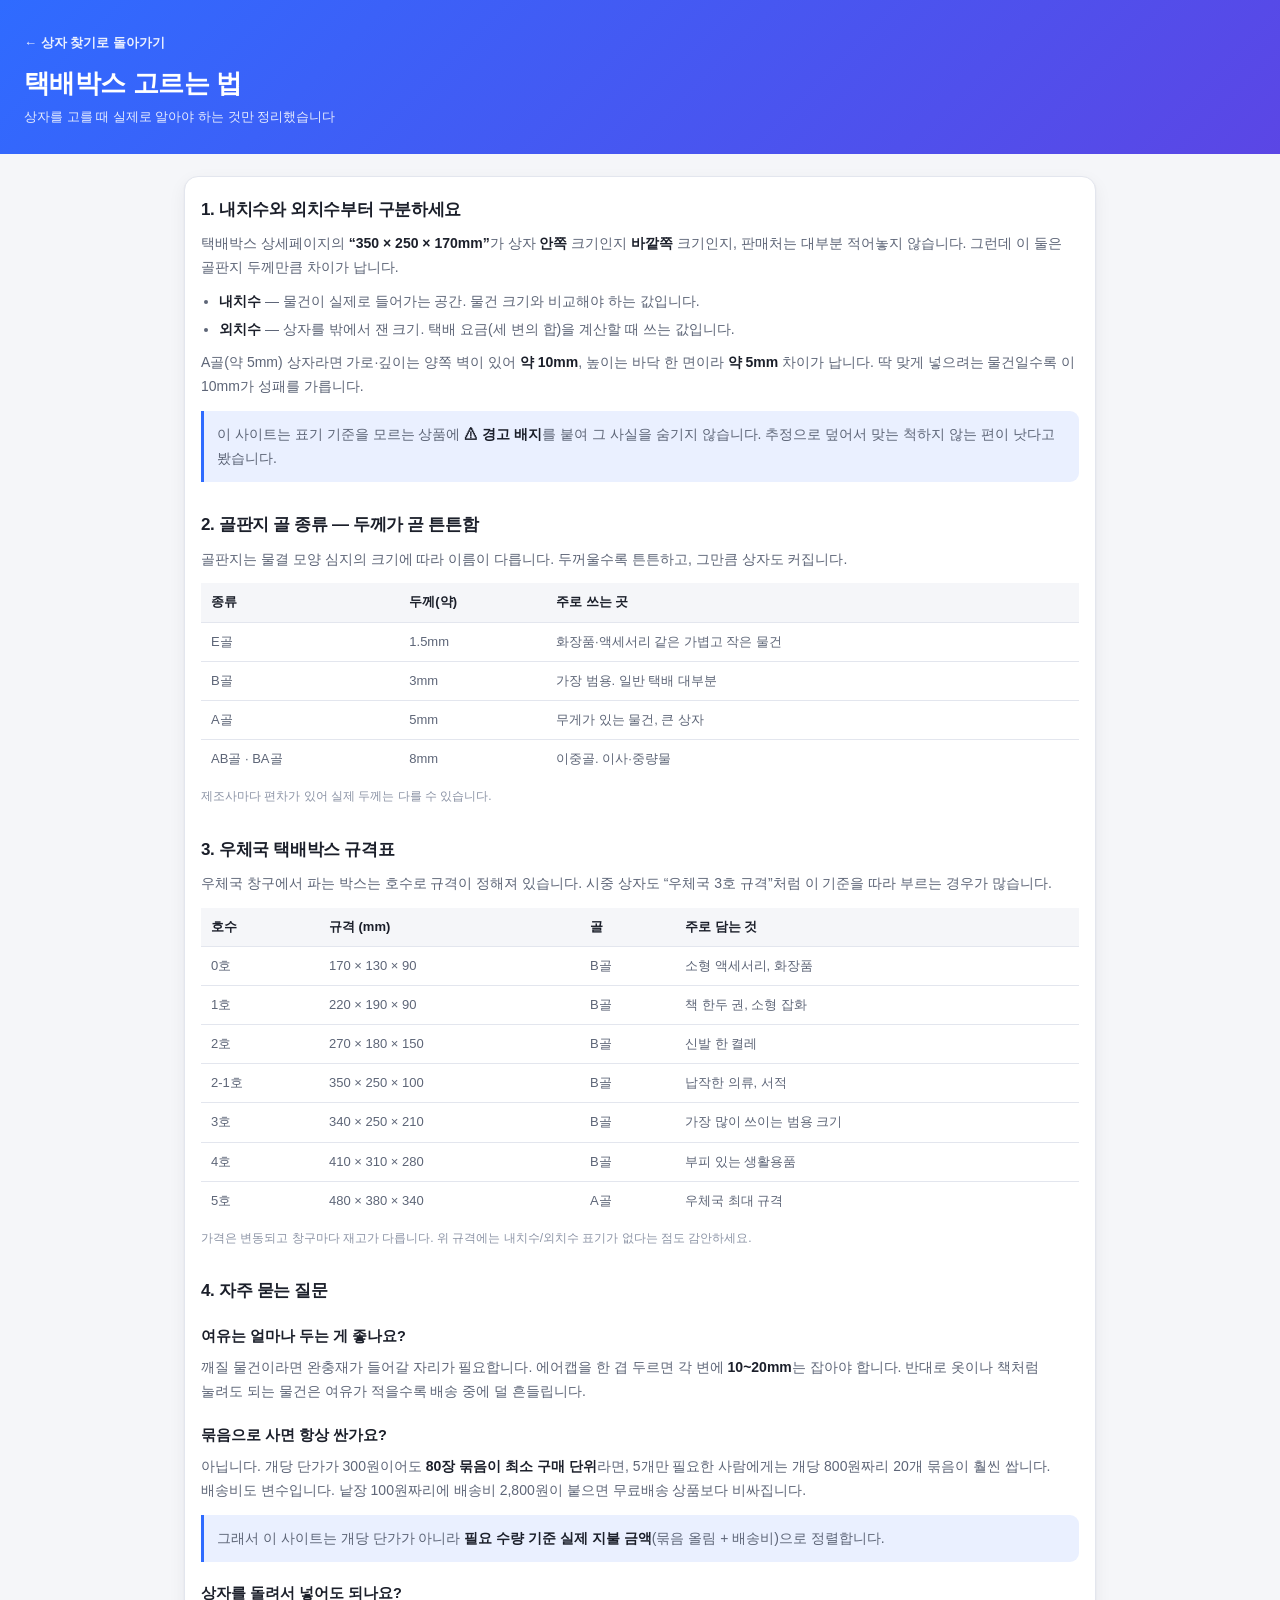
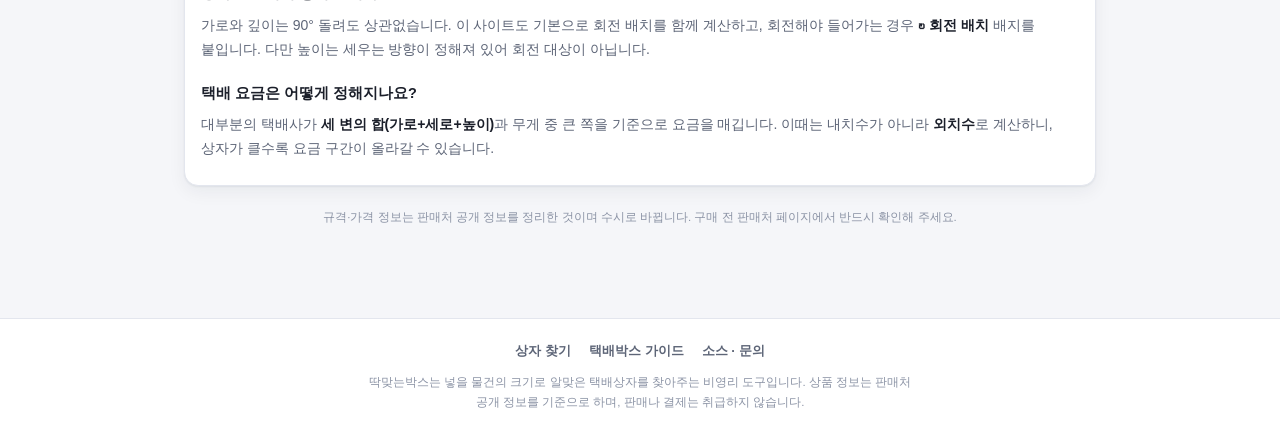
==== guide.html @ c067853e "쿠팡 파트너스 심사 대비: 콘텐츠·사이트 구색 보강 가장 흔한 거절 사유가 '콘텐츠 수가 너무 적다'인데, 지금은 단일 도구 페이지 하나뿐이라 그대로면 위험하다고 판단했다.  - " ====
<!DOCTYPE html>
<html lang="ko">
<head>
    <meta charset="UTF-8">
    <meta name="viewport" content="width=device-width, initial-scale=1, viewport-fit=cover">
    <meta name="theme-color" content="#2f6bff">
    <title>택배박스 고르는 법 — 규격 · 골 종류 · 자주 묻는 질문 | 딱맞는박스</title>
    <meta name="description" content="우체국 택배박스 호수별 규격표, 골판지 A골·B골·AB골 차이, 내치수와 외치수 구분법까지. 택배상자를 고를 때 실제로 알아야 하는 것만 정리했습니다.">
    <link rel="icon" href="./favicon.svg" type="image/svg+xml">
    <link rel="stylesheet" href="./assets/css/style.css?v=4">
</head>
<body>

    <header class="app-header">
        <a class="app-header__back" href="./">← 상자 찾기로 돌아가기</a>
        <h1 class="app-header__title">택배박스 고르는 법</h1>
        <p class="app-header__sub">상자를 고를 때 실제로 알아야 하는 것만 정리했습니다</p>
    </header>

    <main class="app-main">

        <article class="prose">

            <h2>1. 내치수와 외치수부터 구분하세요</h2>
            <p>
                택배박스 상세페이지의 <b>“350 × 250 × 170mm”</b>가 상자 <b>안쪽</b> 크기인지 <b>바깥쪽</b> 크기인지,
                판매처는 대부분 적어놓지 않습니다. 그런데 이 둘은 골판지 두께만큼 차이가 납니다.
            </p>
            <ul>
                <li><b>내치수</b> — 물건이 실제로 들어가는 공간. 물건 크기와 비교해야 하는 값입니다.</li>
                <li><b>외치수</b> — 상자를 밖에서 잰 크기. 택배 요금(세 변의 합)을 계산할 때 쓰는 값입니다.</li>
            </ul>
            <p>
                A골(약 5mm) 상자라면 가로·깊이는 양쪽 벽이 있어 <b>약 10mm</b>, 높이는 바닥 한 면이라 <b>약 5mm</b> 차이가 납니다.
                딱 맞게 넣으려는 물건일수록 이 10mm가 성패를 가릅니다.
            </p>
            <p class="callout">
                이 사이트는 표기 기준을 모르는 상품에 <b>⚠ 경고 배지</b>를 붙여 그 사실을 숨기지 않습니다.
                추정으로 덮어서 맞는 척하지 않는 편이 낫다고 봤습니다.
            </p>

            <h2>2. 골판지 골 종류 — 두께가 곧 튼튼함</h2>
            <p>골판지는 물결 모양 심지의 크기에 따라 이름이 다릅니다. 두꺼울수록 튼튼하고, 그만큼 상자도 커집니다.</p>
            <div class="table-wrap">
                <table>
                    <thead>
                        <tr><th>종류</th><th>두께(약)</th><th>주로 쓰는 곳</th></tr>
                    </thead>
                    <tbody>
                        <tr><td>E골</td><td>1.5mm</td><td>화장품·액세서리 같은 가볍고 작은 물건</td></tr>
                        <tr><td>B골</td><td>3mm</td><td>가장 범용. 일반 택배 대부분</td></tr>
                        <tr><td>A골</td><td>5mm</td><td>무게가 있는 물건, 큰 상자</td></tr>
                        <tr><td>AB골 · BA골</td><td>8mm</td><td>이중골. 이사·중량물</td></tr>
                    </tbody>
                </table>
            </div>
            <p class="note">제조사마다 편차가 있어 실제 두께는 다를 수 있습니다.</p>

            <h2>3. 우체국 택배박스 규격표</h2>
            <p>우체국 창구에서 파는 박스는 호수로 규격이 정해져 있습니다. 시중 상자도 “우체국 3호 규격”처럼 이 기준을 따라 부르는 경우가 많습니다.</p>
            <div class="table-wrap">
                <table>
                    <thead>
                        <tr><th>호수</th><th>규격 (mm)</th><th>골</th><th>주로 담는 것</th></tr>
                    </thead>
                    <tbody>
                        <tr><td>0호</td><td>170 × 130 × 90</td><td>B골</td><td>소형 액세서리, 화장품</td></tr>
                        <tr><td>1호</td><td>220 × 190 × 90</td><td>B골</td><td>책 한두 권, 소형 잡화</td></tr>
                        <tr><td>2호</td><td>270 × 180 × 150</td><td>B골</td><td>신발 한 켤레</td></tr>
                        <tr><td>2-1호</td><td>350 × 250 × 100</td><td>B골</td><td>납작한 의류, 서적</td></tr>
                        <tr><td>3호</td><td>340 × 250 × 210</td><td>B골</td><td>가장 많이 쓰이는 범용 크기</td></tr>
                        <tr><td>4호</td><td>410 × 310 × 280</td><td>B골</td><td>부피 있는 생활용품</td></tr>
                        <tr><td>5호</td><td>480 × 380 × 340</td><td>A골</td><td>우체국 최대 규격</td></tr>
                    </tbody>
                </table>
            </div>
            <p class="note">
                가격은 변동되고 창구마다 재고가 다릅니다. 위 규격에는 내치수/외치수 표기가 없다는 점도 감안하세요.
            </p>

            <h2>4. 자주 묻는 질문</h2>

            <h3>여유는 얼마나 두는 게 좋나요?</h3>
            <p>
                깨질 물건이라면 완충재가 들어갈 자리가 필요합니다. 에어캡을 한 겹 두르면 각 변에 <b>10~20mm</b>는 잡아야 합니다.
                반대로 옷이나 책처럼 눌려도 되는 물건은 여유가 적을수록 배송 중에 덜 흔들립니다.
            </p>

            <h3>묶음으로 사면 항상 싼가요?</h3>
            <p>
                아닙니다. 개당 단가가 300원이어도 <b>80장 묶음이 최소 구매 단위</b>라면, 5개만 필요한 사람에게는
                개당 800원짜리 20개 묶음이 훨씬 쌉니다. 배송비도 변수입니다. 낱장 100원짜리에 배송비 2,800원이 붙으면
                무료배송 상품보다 비싸집니다.
            </p>
            <p class="callout">
                그래서 이 사이트는 개당 단가가 아니라 <b>필요 수량 기준 실제 지불 금액</b>(묶음 올림 + 배송비)으로 정렬합니다.
            </p>

            <h3>상자를 돌려서 넣어도 되나요?</h3>
            <p>
                가로와 깊이는 90° 돌려도 상관없습니다. 이 사이트도 기본으로 회전 배치를 함께 계산하고,
                회전해야 들어가는 경우 <b>↻ 회전 배치</b> 배지를 붙입니다. 다만 높이는 세우는 방향이 정해져 있어 회전 대상이 아닙니다.
            </p>

            <h3>택배 요금은 어떻게 정해지나요?</h3>
            <p>
                대부분의 택배사가 <b>세 변의 합(가로+세로+높이)</b>과 무게 중 큰 쪽을 기준으로 요금을 매깁니다.
                이때는 내치수가 아니라 <b>외치수</b>로 계산하니, 상자가 클수록 요금 구간이 올라갈 수 있습니다.
            </p>

        </article>

        <p class="disclaimer">
            규격·가격 정보는 판매처 공개 정보를 정리한 것이며 수시로 바뀝니다. 구매 전 판매처 페이지에서 반드시 확인해 주세요.
        </p>

    </main>

    <footer class="site-footer">
        <nav class="site-footer__nav">
            <a href="./">상자 찾기</a>
            <a href="./guide.html">택배박스 가이드</a>
            <a href="https://github.com/dbtjd778/box-finder" target="_blank" rel="noopener noreferrer">소스 · 문의</a>
        </nav>
        <p class="site-footer__desc">
            딱맞는박스는 넣을 물건의 크기로 알맞은 택배상자를 찾아주는 비영리 도구입니다.
            상품 정보는 판매처 공개 정보를 기준으로 하며, 판매나 결제는 취급하지 않습니다.
        </p>
    </footer>

</body>
</html>
---- assets/css/style.css ----
/* ============================================================
   딱맞는박스 — Mobile First
   기준 폭 360px에서 설계하고 640px / 960px에서 확장한다.
   ============================================================ */

:root {
    --brand: #2f6bff;
    --brand-dark: #1c4fd8;
    --brand-soft: #eaf0ff;

    --bg: #f5f6f9;
    --surface: #ffffff;
    --line: #e3e6ee;

    --text: #1b1f2a;
    --text-sub: #5d6577;
    --text-mute: #8b93a5;

    --ok: #12855f;
    --ok-soft: #e3f6ee;
    --warn: #b5610a;
    --warn-soft: #fdf0e0;
    --danger: #cf3350;

    --radius: 14px;
    --radius-sm: 9px;
    --shadow: 0 1px 2px rgba(20, 26, 45, .06), 0 6px 18px rgba(20, 26, 45, .06);
}

* { box-sizing: border-box; }

html { -webkit-text-size-adjust: 100%; }

body {
    margin: 0;
    background: var(--bg);
    color: var(--text);
    font-family: "Pretendard", -apple-system, BlinkMacSystemFont, "Segoe UI",
                 "Malgun Gothic", "Apple SD Gothic Neo", sans-serif;
    font-size: 15px;
    line-height: 1.55;
    word-break: keep-all;
}

h1, h2, h3, p, figure, fieldset, legend { margin: 0; }
fieldset { border: 0; padding: 0; min-inline-size: 0; }
button { font: inherit; cursor: pointer; }

/* ---------------- 헤더 ---------------- */

.app-header {
    padding: 22px 16px 18px;
    background: linear-gradient(135deg, var(--brand) 0%, #5b46e5 100%);
    color: #fff;
}

.app-header__title {
    font-size: 21px;
    font-weight: 800;
    letter-spacing: -.02em;
}

.app-header__sub {
    margin-top: 4px;
    font-size: 13px;
    opacity: .88;
}

.app-main {
    max-width: 960px;
    margin: 0 auto;
    padding: 16px 16px calc(40px + env(safe-area-inset-bottom));
}

/* ---------------- 입력 패널 ---------------- */

.panel {
    display: grid;
    gap: 20px;
    padding: 18px 16px;
    background: var(--surface);
    border: 1px solid var(--line);
    border-radius: var(--radius);
    box-shadow: var(--shadow);
}

.field__label {
    display: block;
    font-size: 14px;
    font-weight: 700;
    color: var(--text);
    padding: 0;
}

.field__unit {
    font-weight: 500;
    color: var(--text-mute);
}

.field__row {
    display: flex;
    align-items: baseline;
    justify-content: space-between;
    margin-bottom: 8px;
}

.field__output {
    padding: 3px 10px;
    border-radius: 999px;
    background: var(--brand-soft);
    font-size: 15px;
    font-weight: 800;
    color: var(--brand-dark);
    font-variant-numeric: tabular-nums;
}

.guide {
    margin-top: 8px;
    font-size: 12.5px;
    line-height: 1.5;
    color: var(--text-sub);
}

.guide b { color: var(--text); }

/* ---------------- 규격 입력 ---------------- */

.dims {
    display: grid;
    grid-template-columns: repeat(3, 1fr);
    gap: 8px;
    margin-top: 10px;
}

.dims__item { display: block; }

.dims__name {
    display: block;
    margin-bottom: 5px;
    font-size: 12px;
    font-weight: 600;
    color: var(--text-sub);
}

.dims__item input {
    width: 100%;
    padding: 12px 10px;
    border: 1.5px solid var(--line);
    border-radius: var(--radius-sm);
    background: #fbfcfe;
    color: var(--text);
    /* 16px 미만이면 iOS Safari가 포커스 시 화면을 확대한다 */
    font-size: 16px;
    font-weight: 700;
    text-align: center;
    -moz-appearance: textfield;
}

.dims__item input::-webkit-outer-spin-button,
.dims__item input::-webkit-inner-spin-button {
    -webkit-appearance: none;
    margin: 0;
}

.dims__item input:focus {
    outline: none;
    border-color: var(--brand);
    background: #fff;
}

.error-msg {
    margin-top: 8px;
    font-size: 12.5px;
    color: var(--danger);
    min-height: 1em;
}

.error-msg:empty { margin-top: 0; min-height: 0; }

/* ---------------- 슬라이더 / 체크박스 ---------------- */

/* 기본 range는 손잡이가 작아 모바일에서 잡히지도, 움직이는 게 보이지도 않는다.
   트랙과 손잡이를 직접 그리고 터치 타겟을 44px로 키운다. */

.slider {
    display: flex;
    align-items: center;
    gap: 10px;
    margin-top: 4px;
}

.slider__end {
    flex: none;
    font-size: 11px;
    font-weight: 600;
    color: var(--text-mute);
}

input[type="range"] {
    flex: 1;
    min-width: 0;
    height: 44px;
    margin: 0;
    padding: 0;
    background: transparent;
    -webkit-appearance: none;
    appearance: none;
    cursor: pointer;
}

input[type="range"]::-webkit-slider-runnable-track {
    height: 6px;
    border-radius: 999px;
    background: var(--line);
}

input[type="range"]::-webkit-slider-thumb {
    -webkit-appearance: none;
    width: 26px;
    height: 26px;
    margin-top: -10px;
    border: 3px solid #fff;
    border-radius: 50%;
    background: var(--brand);
    box-shadow: 0 1px 5px rgba(20, 26, 45, .35);
}

input[type="range"]:active::-webkit-slider-thumb {
    transform: scale(1.12);
}

input[type="range"]::-moz-range-track {
    height: 6px;
    border-radius: 999px;
    background: var(--line);
}

input[type="range"]::-moz-range-thumb {
    width: 20px;
    height: 20px;
    border: 3px solid #fff;
    border-radius: 50%;
    background: var(--brand);
    box-shadow: 0 1px 5px rgba(20, 26, 45, .35);
}

input[type="range"]:focus-visible {
    outline: 2px solid var(--brand);
    outline-offset: 4px;
    border-radius: 999px;
}

.check {
    display: flex;
    align-items: center;
    gap: 9px;
    font-size: 13.5px;
    color: var(--text-sub);
}

.check input {
    width: 18px;
    height: 18px;
    accent-color: var(--brand);
    flex: none;
}

.btn-reset {
    padding: 11px;
    border: 1px solid var(--line);
    border-radius: var(--radius-sm);
    background: #fff;
    color: var(--text-sub);
    font-size: 13.5px;
    font-weight: 600;
}

.btn-reset:active { background: var(--bg); }

/* ---------------- 결과 영역 ---------------- */

.results { margin-top: 26px; }

.results__head {
    display: flex;
    align-items: baseline;
    gap: 8px;
    margin-bottom: 12px;
}

.btn-share {
    margin-left: auto;
    flex: none;
    padding: 7px 12px;
    border: 1px solid var(--line);
    border-radius: 999px;
    background: var(--surface);
    color: var(--text-sub);
    font-size: 12.5px;
    font-weight: 600;
    white-space: nowrap;
    transition: background .15s, color .15s, border-color .15s;
}

.btn-share:active { background: var(--bg); }

.btn-share.is-done {
    border-color: var(--ok);
    background: var(--ok-soft);
    color: var(--ok);
}

.results__title {
    font-size: 16px;
    font-weight: 800;
}

.summary {
    display: flex;
    align-items: baseline;
    gap: 5px;
    font-size: 13px;
    color: var(--text-sub);
}

.summary__count { color: var(--brand); }

.card-list {
    display: grid;
    gap: 10px;
    margin: 0;
    padding: 0;
    list-style: none;
}

.card {
    padding: 14px;
    background: var(--surface);
    border: 1px solid var(--line);
    border-radius: var(--radius);
    box-shadow: var(--shadow);
}

.card__body { min-width: 0; }

.card__head {
    display: flex;
    flex-wrap: wrap;
    gap: 4px;
    margin-bottom: 5px;
}

.chip {
    padding: 2px 7px;
    border-radius: 999px;
    font-size: 11px;
    font-weight: 700;
    white-space: nowrap;
}

.chip--seller { background: #eef1f6; color: var(--text-sub); }
.chip--best   { background: var(--ok-soft); color: var(--ok); }
.chip--rotate { background: var(--brand-soft); color: var(--brand-dark); }
.chip--unverified { background: var(--warn-soft); color: var(--warn); }

.card__warn {
    margin-top: 6px;
    padding: 7px 9px;
    border-radius: 7px;
    background: var(--warn-soft);
    color: var(--warn);
    font-size: 11.5px;
    line-height: 1.45;
}

.card__name {
    font-size: 14.5px;
    font-weight: 700;
    line-height: 1.35;
}

.card__dims {
    margin-top: 3px;
    font-size: 12.5px;
    color: var(--text-sub);
}

.gap-row {
    display: flex;
    flex-wrap: wrap;
    gap: 5px;
    margin-top: 8px;
}

.gap {
    display: inline-flex;
    align-items: baseline;
    gap: 4px;
    padding: 3px 8px;
    border-radius: 7px;
    background: #f4f6fa;
    font-size: 11.5px;
}

.gap__axis { color: var(--text-mute); }
.gap__value { font-weight: 700; color: var(--text-sub); }

.gap--tight { background: var(--ok-soft); }
.gap--tight .gap__axis { color: var(--ok); }
.gap--tight .gap__value { color: var(--ok); }

.card__price {
    display: flex;
    align-items: baseline;
    flex-wrap: wrap;
    gap: 4px 6px;
    margin-top: 10px;
}

.price__total {
    font-size: 19px;
    font-weight: 800;
    letter-spacing: -.02em;
}

.price__per {
    padding: 1px 6px;
    border-radius: 999px;
    background: #eef1f6;
    font-size: 11px;
    font-weight: 600;
    color: var(--text-sub);
}

.price__meta {
    font-size: 12.5px;
    color: var(--text-sub);
}

.price__pack,
.price__surplus {
    width: 100%;
    font-size: 12px;
}

.price__pack { color: var(--text-mute); }
.price__surplus { color: var(--warn); font-weight: 600; }

/* 필요 수량 입력 */

.qty {
    display: flex;
    align-items: center;
    gap: 7px;
    margin-top: 8px;
}

.qty input {
    width: 110px;
    padding: 11px 12px;
    border: 1.5px solid var(--line);
    border-radius: var(--radius-sm);
    background: #fbfcfe;
    color: var(--text);
    font-size: 16px;
    font-weight: 700;
    text-align: center;
    -moz-appearance: textfield;
}

.qty input::-webkit-outer-spin-button,
.qty input::-webkit-inner-spin-button {
    -webkit-appearance: none;
    margin: 0;
}

.qty input:focus {
    outline: none;
    border-color: var(--brand);
    background: #fff;
}

.qty__unit {
    font-size: 14px;
    font-weight: 600;
    color: var(--text-sub);
}

.card__link {
    display: block;
    margin-top: 10px;
    padding: 9px;
    border-radius: var(--radius-sm);
    background: var(--brand);
    color: #fff;
    font-size: 13.5px;
    font-weight: 700;
    text-align: center;
    text-decoration: none;
}

.card__link:active { background: var(--brand-dark); }

/* ---------------- 빈 상태 ---------------- */

.empty {
    padding: 40px 20px;
    text-align: center;
    background: var(--surface);
    border: 1px dashed var(--line);
    border-radius: var(--radius);
}

.empty__icon { font-size: 30px; }

.empty__title {
    margin-top: 8px;
    font-size: 15px;
    font-weight: 700;
}

.empty__desc {
    margin-top: 5px;
    font-size: 13px;
    color: var(--text-sub);
}

.empty__hint {
    margin-top: 10px;
    font-size: 13px;
    color: var(--text-sub);
}

.link-btn {
    padding: 0;
    border: 0;
    background: none;
    color: var(--brand);
    font-weight: 800;
    text-decoration: underline;
}

.disclaimer {
    margin-top: 22px;
    font-size: 11.5px;
    line-height: 1.6;
    color: var(--text-mute);
    text-align: center;
}

/* ---------------- 가이드 링크 카드 ---------------- */

.guide-link {
    display: block;
    margin-top: 18px;
    padding: 15px 16px;
    background: var(--surface);
    border: 1px solid var(--line);
    border-radius: var(--radius);
    text-decoration: none;
    box-shadow: var(--shadow);
}

.guide-link__title {
    display: block;
    font-size: 14.5px;
    font-weight: 700;
    color: var(--text);
}

.guide-link__desc {
    display: block;
    margin-top: 3px;
    font-size: 12.5px;
    color: var(--text-sub);
}

/* ---------------- 푸터 ---------------- */

.site-footer {
    margin-top: 32px;
    padding: 22px 16px calc(28px + env(safe-area-inset-bottom));
    border-top: 1px solid var(--line);
    background: var(--surface);
    text-align: center;
}

.site-footer__nav {
    display: flex;
    flex-wrap: wrap;
    justify-content: center;
    gap: 8px 18px;
    margin-bottom: 12px;
}

.site-footer__nav a {
    font-size: 13px;
    font-weight: 600;
    color: var(--text-sub);
    text-decoration: none;
}

.site-footer__desc {
    max-width: 560px;
    margin: 0 auto;
    font-size: 11.5px;
    line-height: 1.7;
    color: var(--text-mute);
}

/* ---------------- 가이드 페이지 본문 ---------------- */

.app-header__back {
    display: inline-block;
    margin-bottom: 10px;
    font-size: 13px;
    font-weight: 600;
    color: #fff;
    opacity: .9;
    text-decoration: none;
}

.prose {
    padding: 20px 16px 24px;
    background: var(--surface);
    border: 1px solid var(--line);
    border-radius: var(--radius);
    box-shadow: var(--shadow);
}

.prose h2 {
    margin-top: 30px;
    font-size: 17px;
    font-weight: 800;
    letter-spacing: -.02em;
}

.prose h2:first-child { margin-top: 0; }

.prose h3 {
    margin-top: 20px;
    font-size: 14.5px;
    font-weight: 700;
}

.prose p {
    margin-top: 9px;
    font-size: 14px;
    line-height: 1.7;
    color: var(--text-sub);
}

.prose b { color: var(--text); }

.prose ul {
    margin: 10px 0 0;
    padding-left: 18px;
    font-size: 14px;
    line-height: 1.7;
    color: var(--text-sub);
}

.prose li { margin-top: 5px; }

.prose .callout {
    margin-top: 12px;
    padding: 12px 13px;
    border-left: 3px solid var(--brand);
    border-radius: 0 var(--radius-sm) var(--radius-sm) 0;
    background: var(--brand-soft);
    color: var(--text-sub);
}

.prose .note {
    margin-top: 8px;
    font-size: 12px;
    color: var(--text-mute);
}

.table-wrap {
    margin-top: 12px;
    overflow-x: auto;
    -webkit-overflow-scrolling: touch;
}

.prose table {
    width: 100%;
    min-width: 380px;
    border-collapse: collapse;
    font-size: 13px;
}

.prose th,
.prose td {
    padding: 9px 10px;
    border-bottom: 1px solid var(--line);
    text-align: left;
    white-space: nowrap;
}

.prose th {
    background: var(--bg);
    font-weight: 700;
    color: var(--text);
}

.prose td { color: var(--text-sub); }
.prose tbody tr:last-child td { border-bottom: 0; }

/* ---------------- 태블릿 이상 ---------------- */

@media (min-width: 640px) {
    body { font-size: 16px; }

    .app-header { padding: 30px 24px 26px; }
    .app-header__title { font-size: 26px; }
    .app-main { padding: 22px 24px 60px; }

    .panel { padding: 24px; gap: 24px; }

    .card-list {
        grid-template-columns: repeat(2, 1fr);
        gap: 12px;
    }
}

@media (min-width: 960px) {
    .card-list { grid-template-columns: repeat(3, 1fr); }
}

/* ---------------- 다크 모드 ---------------- */

@media (prefers-color-scheme: dark) {
    :root {
        --bg: #12141a;
        --surface: #1b1e27;
        --line: #2c303c;
        --text: #eef0f6;
        --text-sub: #a7aec0;
        --text-mute: #7d8496;
        --brand-soft: #1f2b4d;
        --ok-soft: #14332a;
        --warn-soft: #3a2c14;
        --shadow: 0 1px 2px rgba(0, 0, 0, .4);
    }

    .dims__item input,
    .qty input { background: #232733; }
    .dims__item input:focus,
    .qty input:focus { background: #262b38; }
    .field__output { color: #a9c2ff; }
    input[type="range"]::-webkit-slider-thumb,
    input[type="range"]::-moz-range-thumb { border-color: var(--surface); }
    .chip--seller,
    .price__per { background: #262a35; }
    .gap { background: #232733; }
    .btn-reset { background: var(--surface); }
}
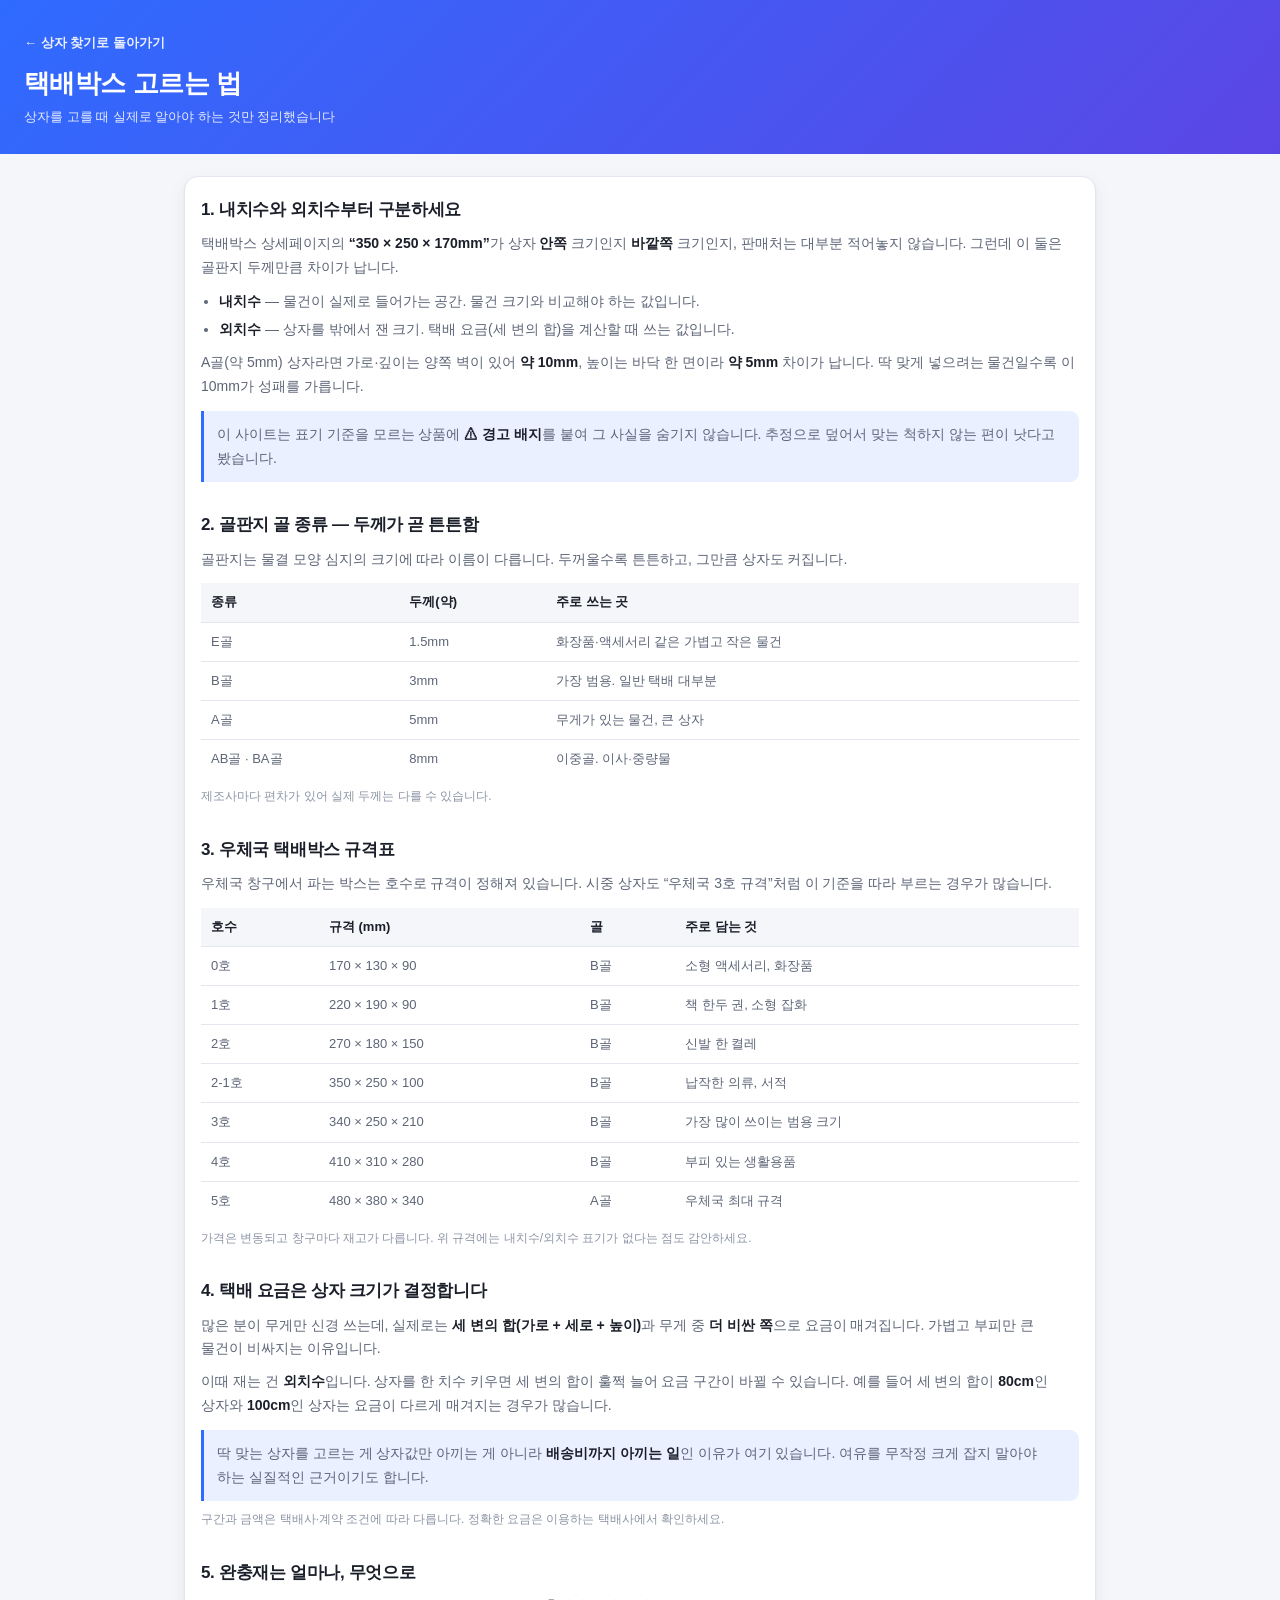
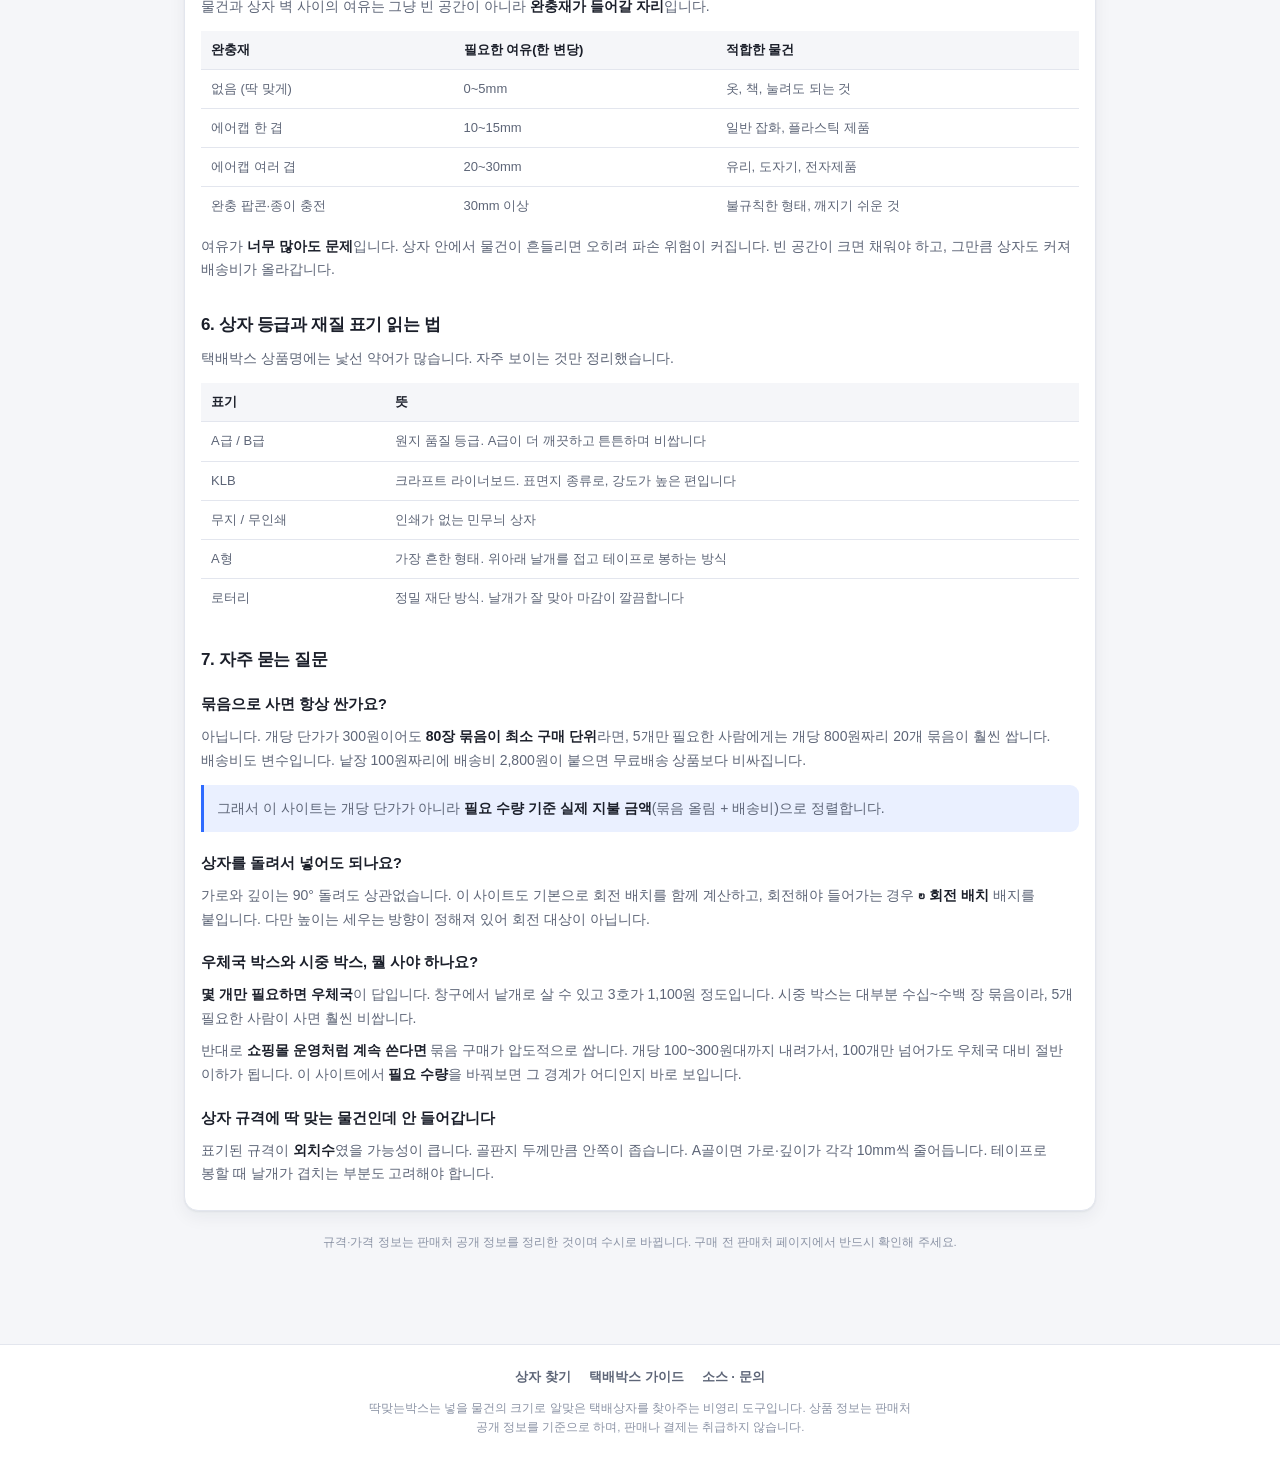
==== commit 12215fc1: "우체국·박스포유 12종 복원 + 가이드 콘텐츠 확충 데이터 (22종 -> 34종): - 우체국 0~5호 7종 복원. 낱개 구매가 가능해 소량 사용자에게 실질적인   최저가 선택지가" ====
--- a/guide.html
+++ b/guide.html
@@ -78,13 +78,61 @@
                 가격은 변동되고 창구마다 재고가 다릅니다. 위 규격에는 내치수/외치수 표기가 없다는 점도 감안하세요.
             </p>
 
-            <h2>4. 자주 묻는 질문</h2>
+            <h2>4. 택배 요금은 상자 크기가 결정합니다</h2>
+            <p>
+                많은 분이 무게만 신경 쓰는데, 실제로는 <b>세 변의 합(가로 + 세로 + 높이)</b>과 무게 중
+                <b>더 비싼 쪽</b>으로 요금이 매겨집니다. 가볍고 부피만 큰 물건이 비싸지는 이유입니다.
+            </p>
+            <p>
+                이때 재는 건 <b>외치수</b>입니다. 상자를 한 치수 키우면 세 변의 합이 훌쩍 늘어 요금 구간이 바뀔 수 있습니다.
+                예를 들어 세 변의 합이 <b>80cm</b>인 상자와 <b>100cm</b>인 상자는 요금이 다르게 매겨지는 경우가 많습니다.
+            </p>
+            <p class="callout">
+                딱 맞는 상자를 고르는 게 상자값만 아끼는 게 아니라 <b>배송비까지 아끼는 일</b>인 이유가 여기 있습니다.
+                여유를 무작정 크게 잡지 말아야 하는 실질적인 근거이기도 합니다.
+            </p>
+            <p class="note">
+                구간과 금액은 택배사·계약 조건에 따라 다릅니다. 정확한 요금은 이용하는 택배사에서 확인하세요.
+            </p>
 
-            <h3>여유는 얼마나 두는 게 좋나요?</h3>
+            <h2>5. 완충재는 얼마나, 무엇으로</h2>
+            <p>물건과 상자 벽 사이의 여유는 그냥 빈 공간이 아니라 <b>완충재가 들어갈 자리</b>입니다.</p>
+            <div class="table-wrap">
+                <table>
+                    <thead>
+                        <tr><th>완충재</th><th>필요한 여유(한 변당)</th><th>적합한 물건</th></tr>
+                    </thead>
+                    <tbody>
+                        <tr><td>없음 (딱 맞게)</td><td>0~5mm</td><td>옷, 책, 눌려도 되는 것</td></tr>
+                        <tr><td>에어캡 한 겹</td><td>10~15mm</td><td>일반 잡화, 플라스틱 제품</td></tr>
+                        <tr><td>에어캡 여러 겹</td><td>20~30mm</td><td>유리, 도자기, 전자제품</td></tr>
+                        <tr><td>완충 팝콘·종이 충전</td><td>30mm 이상</td><td>불규칙한 형태, 깨지기 쉬운 것</td></tr>
+                    </tbody>
+                </table>
+            </div>
             <p>
-                깨질 물건이라면 완충재가 들어갈 자리가 필요합니다. 에어캡을 한 겹 두르면 각 변에 <b>10~20mm</b>는 잡아야 합니다.
-                반대로 옷이나 책처럼 눌려도 되는 물건은 여유가 적을수록 배송 중에 덜 흔들립니다.
+                여유가 <b>너무 많아도 문제</b>입니다. 상자 안에서 물건이 흔들리면 오히려 파손 위험이 커집니다.
+                빈 공간이 크면 채워야 하고, 그만큼 상자도 커져 배송비가 올라갑니다.
             </p>
+
+            <h2>6. 상자 등급과 재질 표기 읽는 법</h2>
+            <p>택배박스 상품명에는 낯선 약어가 많습니다. 자주 보이는 것만 정리했습니다.</p>
+            <div class="table-wrap">
+                <table>
+                    <thead>
+                        <tr><th>표기</th><th>뜻</th></tr>
+                    </thead>
+                    <tbody>
+                        <tr><td>A급 / B급</td><td>원지 품질 등급. A급이 더 깨끗하고 튼튼하며 비쌉니다</td></tr>
+                        <tr><td>KLB</td><td>크라프트 라이너보드. 표면지 종류로, 강도가 높은 편입니다</td></tr>
+                        <tr><td>무지 / 무인쇄</td><td>인쇄가 없는 민무늬 상자</td></tr>
+                        <tr><td>A형</td><td>가장 흔한 형태. 위아래 날개를 접고 테이프로 봉하는 방식</td></tr>
+                        <tr><td>로터리</td><td>정밀 재단 방식. 날개가 잘 맞아 마감이 깔끔합니다</td></tr>
+                    </tbody>
+                </table>
+            </div>
+
+            <h2>7. 자주 묻는 질문</h2>
 
             <h3>묶음으로 사면 항상 싼가요?</h3>
             <p>
@@ -102,10 +150,21 @@
                 회전해야 들어가는 경우 <b>↻ 회전 배치</b> 배지를 붙입니다. 다만 높이는 세우는 방향이 정해져 있어 회전 대상이 아닙니다.
             </p>
 
-            <h3>택배 요금은 어떻게 정해지나요?</h3>
+            <h3>우체국 박스와 시중 박스, 뭘 사야 하나요?</h3>
             <p>
-                대부분의 택배사가 <b>세 변의 합(가로+세로+높이)</b>과 무게 중 큰 쪽을 기준으로 요금을 매깁니다.
-                이때는 내치수가 아니라 <b>외치수</b>로 계산하니, 상자가 클수록 요금 구간이 올라갈 수 있습니다.
+                <b>몇 개만 필요하면 우체국</b>이 답입니다. 창구에서 낱개로 살 수 있고 3호가 1,100원 정도입니다.
+                시중 박스는 대부분 수십~수백 장 묶음이라, 5개 필요한 사람이 사면 훨씬 비쌉니다.
+            </p>
+            <p>
+                반대로 <b>쇼핑몰 운영처럼 계속 쓴다면</b> 묶음 구매가 압도적으로 쌉니다.
+                개당 100~300원대까지 내려가서, 100개만 넘어가도 우체국 대비 절반 이하가 됩니다.
+                이 사이트에서 <b>필요 수량</b>을 바꿔보면 그 경계가 어디인지 바로 보입니다.
+            </p>
+
+            <h3>상자 규격에 딱 맞는 물건인데 안 들어갑니다</h3>
+            <p>
+                표기된 규격이 <b>외치수</b>였을 가능성이 큽니다. 골판지 두께만큼 안쪽이 좁습니다.
+                A골이면 가로·깊이가 각각 10mm씩 줄어듭니다. 테이프로 봉할 때 날개가 겹치는 부분도 고려해야 합니다.
             </p>
 
         </article>
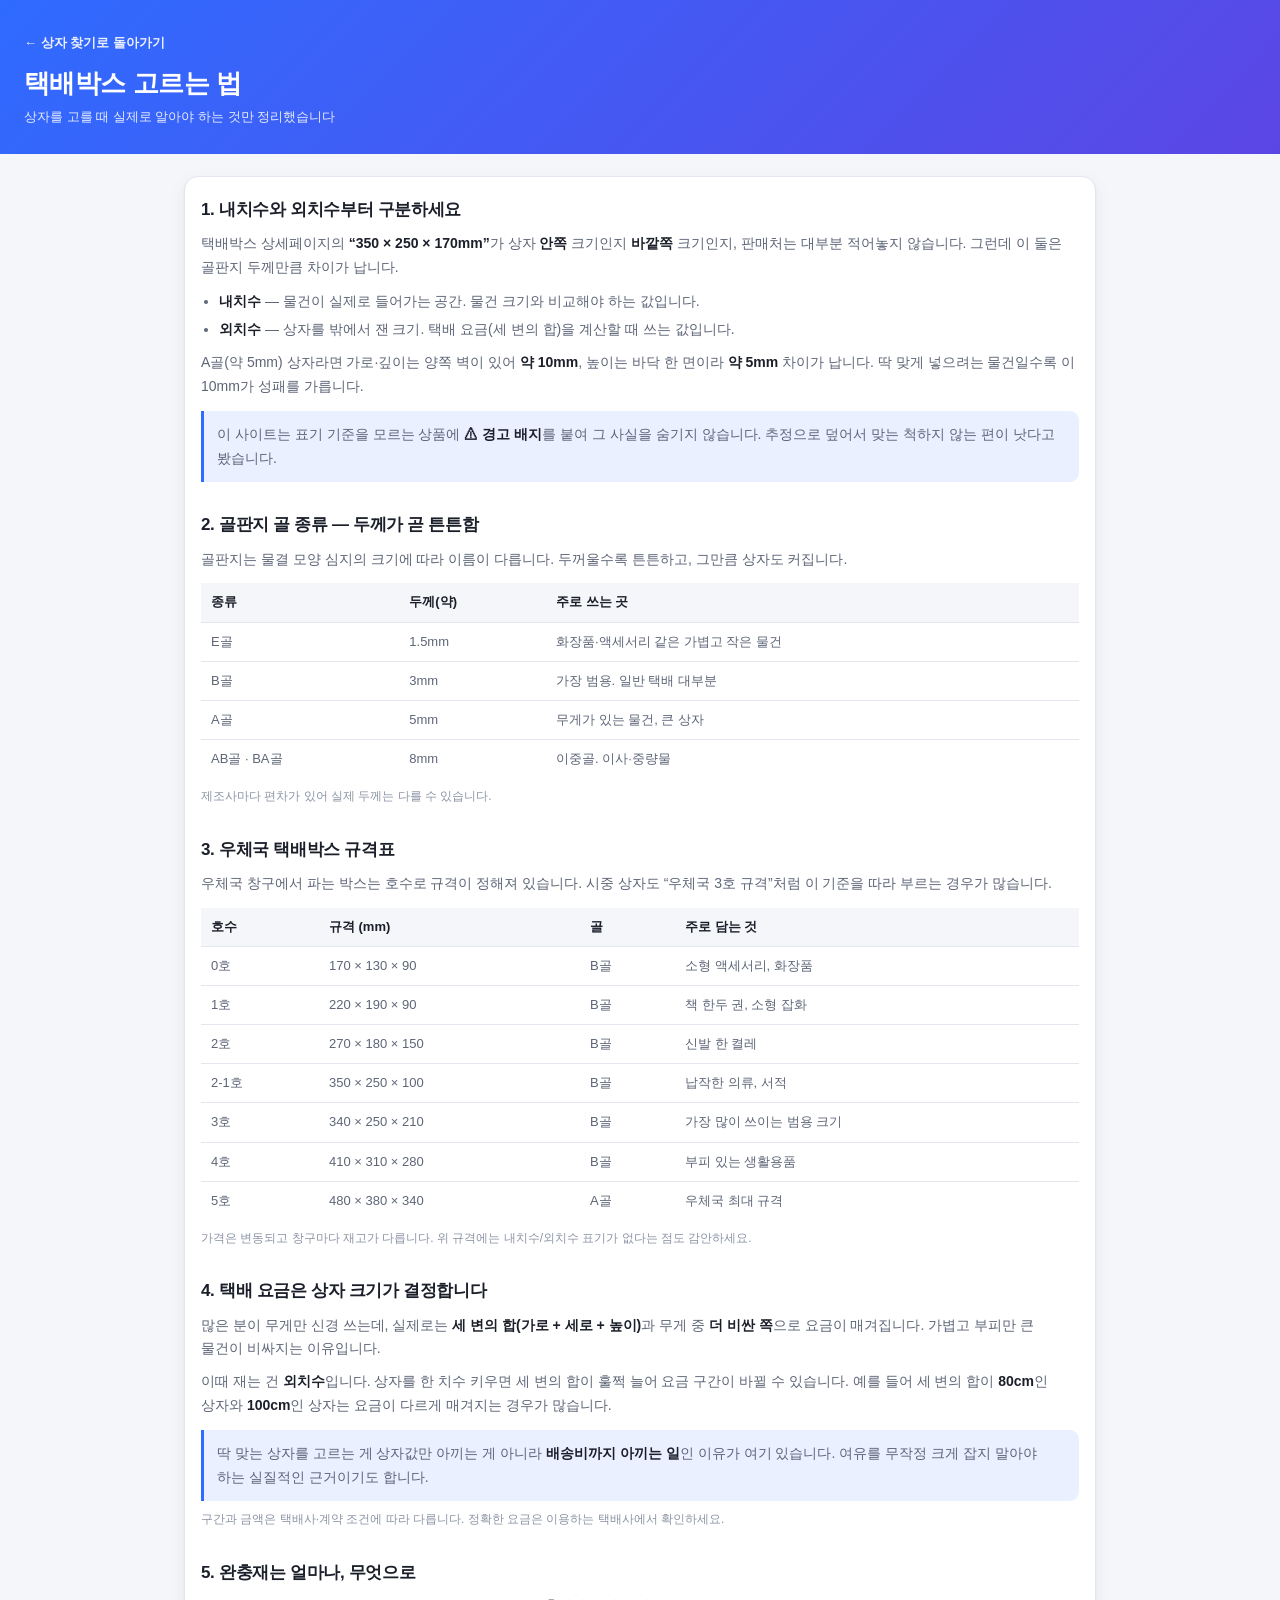
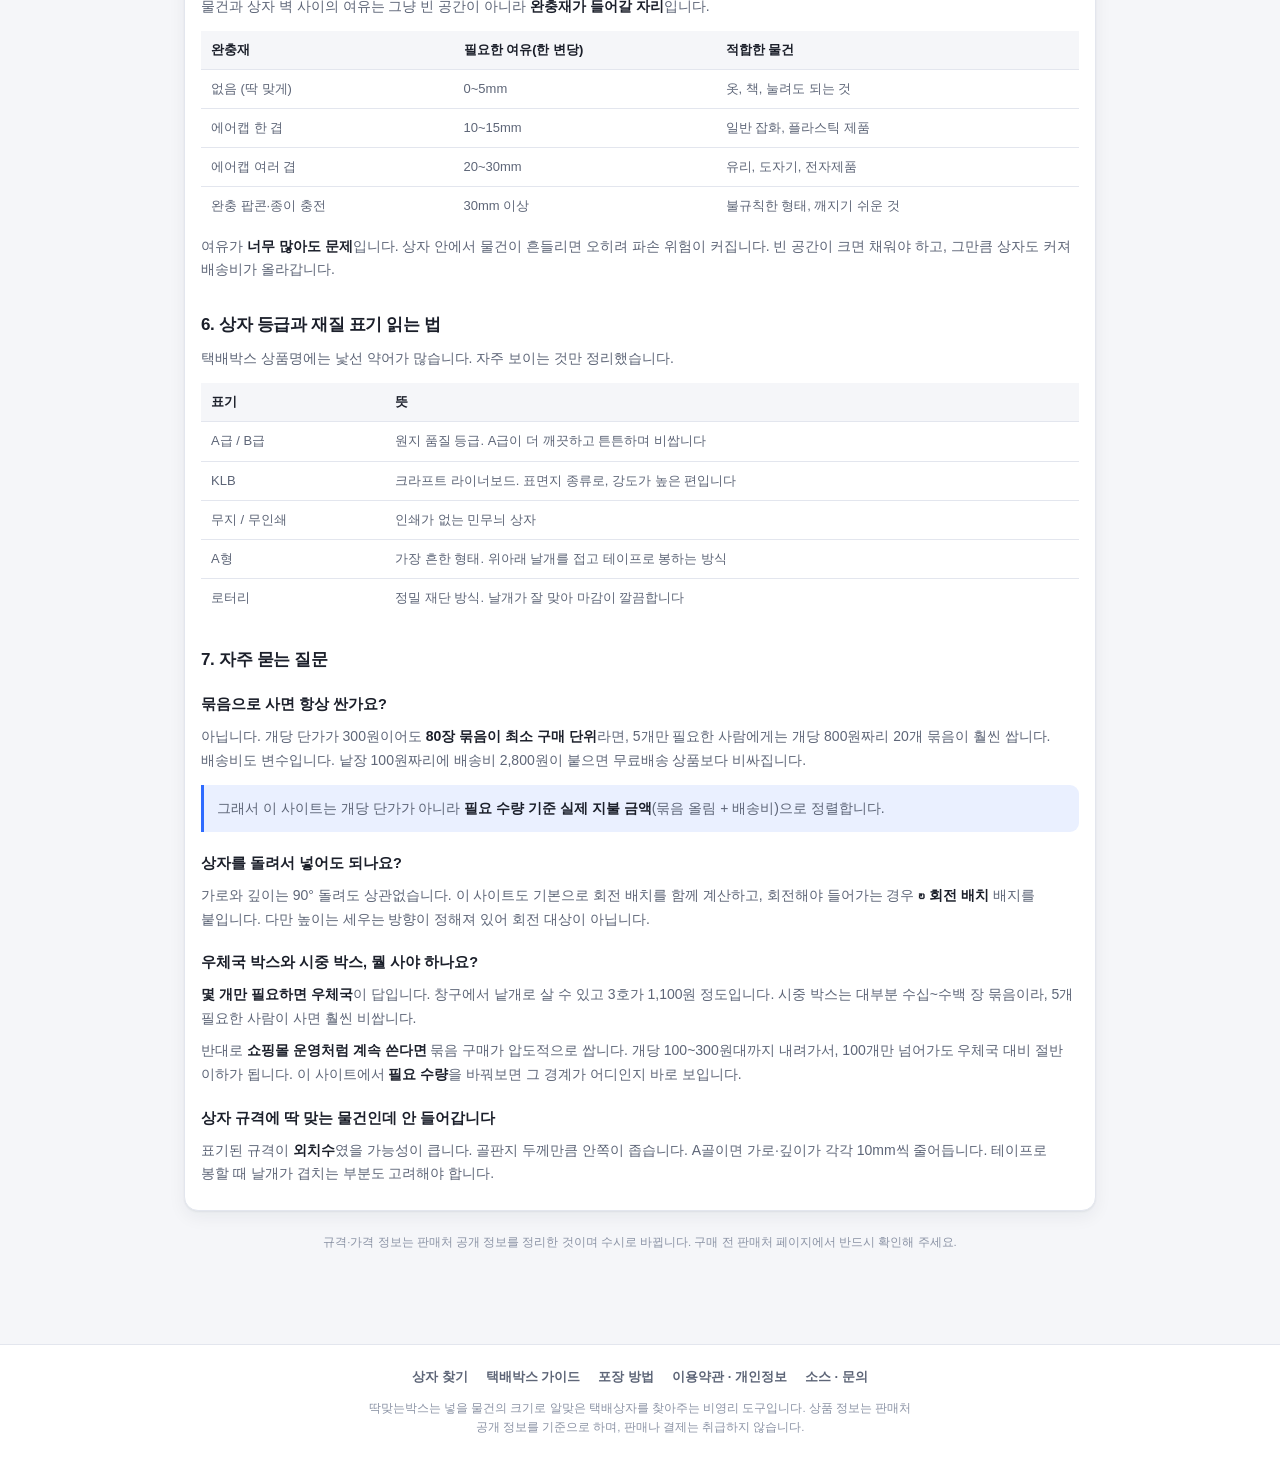
==== commit 7d3a71b4: "이용약관·개인정보처리방침과 포장 가이드 추가 쿠팡 파트너스 심사에서 가장 흔한 거절 사유가 '콘텐츠 수가 너무 적다'인데 페이지가 2개뿐이었고 개인정보처리방침조차 없었다.  - p" ====
--- a/guide.html
+++ b/guide.html
@@ -6,6 +6,9 @@
     <meta name="theme-color" content="#2f6bff">
     <title>택배박스 고르는 법 — 규격 · 골 종류 · 자주 묻는 질문 | 딱맞는박스</title>
     <meta name="description" content="우체국 택배박스 호수별 규격표, 골판지 A골·B골·AB골 차이, 내치수와 외치수 구분법까지. 택배상자를 고를 때 실제로 알아야 하는 것만 정리했습니다.">
+    <!-- Netlify가 링크를 확장자 없는 /guide 로 바꿔 서빙하므로 canonical도 그쪽에 맞춘다.
+         /guide 와 /guide.html 이 둘 다 200을 주기 때문에 하나로 못박아야 중복으로 안 잡힌다. -->
+    <link rel="canonical" href="https://ttakmat-box.netlify.app/guide">
     <link rel="icon" href="./favicon.svg" type="image/svg+xml">
     <link rel="stylesheet" href="./assets/css/style.css?v=4">
 </head>
@@ -179,6 +182,8 @@
         <nav class="site-footer__nav">
             <a href="./">상자 찾기</a>
             <a href="./guide.html">택배박스 가이드</a>
+            <a href="./pack.html">포장 방법</a>
+            <a href="./policy.html">이용약관 · 개인정보</a>
             <a href="https://github.com/dbtjd778/box-finder" target="_blank" rel="noopener noreferrer">소스 · 문의</a>
         </nav>
         <p class="site-footer__desc">
--- a/assets/css/style.css
+++ b/assets/css/style.css
@@ -552,7 +552,7 @@
 
 .guide-link {
     display: block;
-    margin-top: 18px;
+    margin-top: 10px;
     padding: 15px 16px;
     background: var(--surface);
     border: 1px solid var(--line);
@@ -675,6 +675,20 @@
     margin-top: 8px;
     font-size: 12px;
     color: var(--text-mute);
+}
+
+.prose code {
+    padding: 1px 5px;
+    border-radius: 5px;
+    background: var(--bg);
+    border: 1px solid var(--line);
+    font-size: 12.5px;
+    word-break: break-all;
+}
+
+.inline-link {
+    color: var(--brand-dark);
+    font-weight: 600;
 }
 
 .table-wrap {
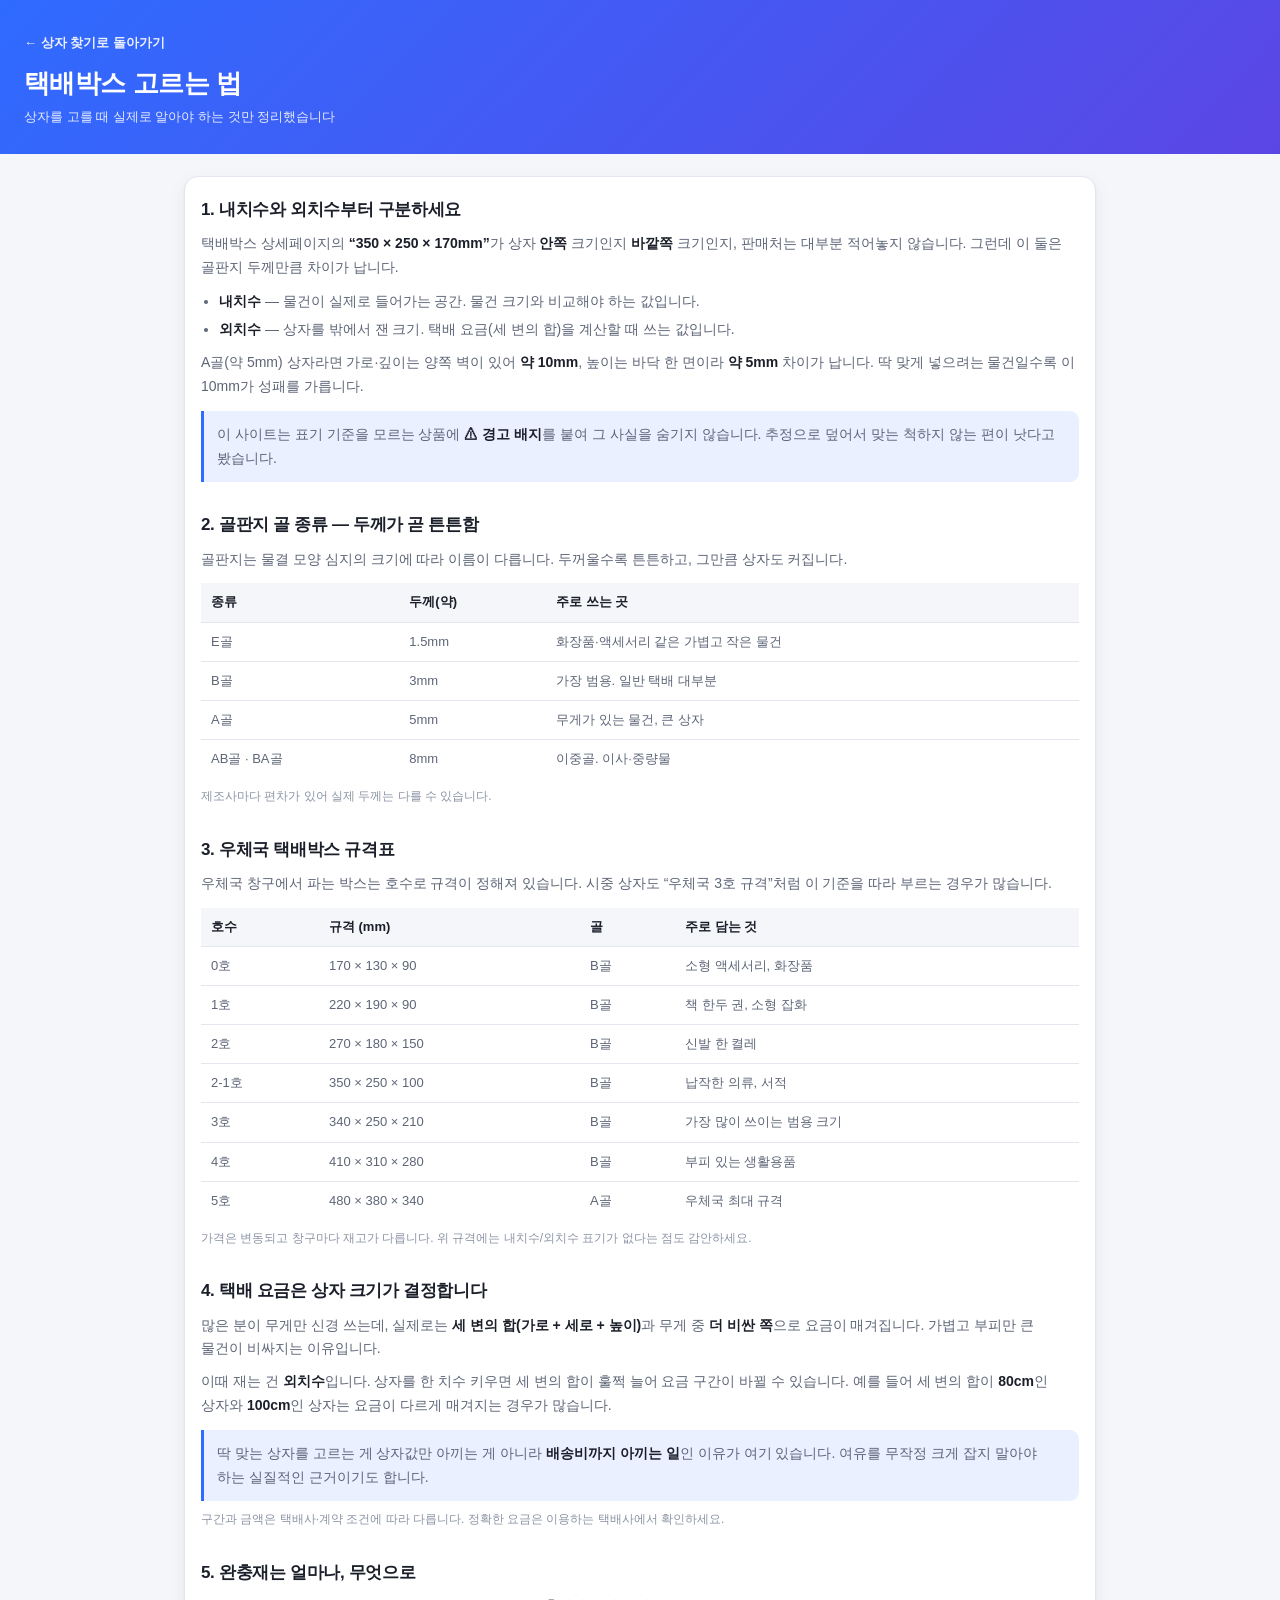
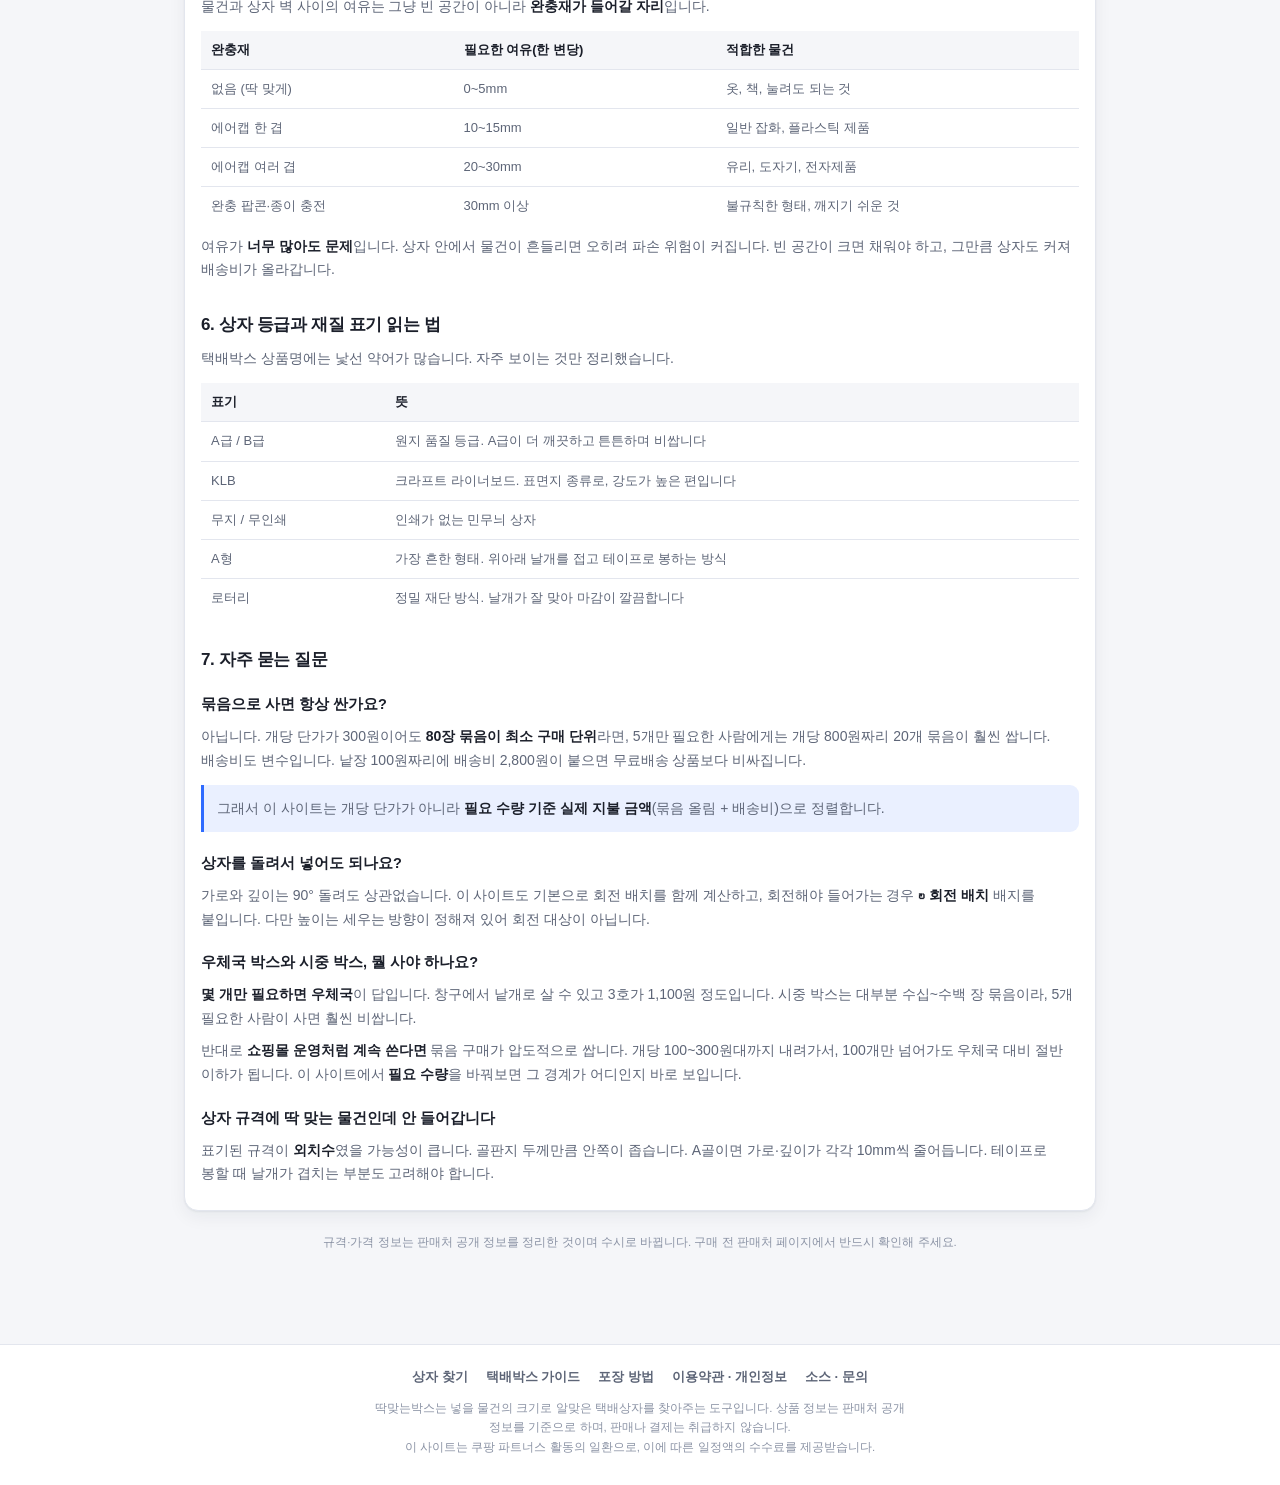
==== commit 0c9d2c80: "쿠팡 파트너스 고지 문구 추가 + partnersUrl 지원 최종 승인 심사가 '대가성 문구'와 '실제 파트너스 링크'가 한 화면에 보이는 스크린샷을 요구한다. 그래서 고지를 푸터" ====
--- a/guide.html
+++ b/guide.html
@@ -187,8 +187,9 @@
             <a href="https://github.com/dbtjd778/box-finder" target="_blank" rel="noopener noreferrer">소스 · 문의</a>
         </nav>
         <p class="site-footer__desc">
-            딱맞는박스는 넣을 물건의 크기로 알맞은 택배상자를 찾아주는 비영리 도구입니다.
-            상품 정보는 판매처 공개 정보를 기준으로 하며, 판매나 결제는 취급하지 않습니다.
+            딱맞는박스는 넣을 물건의 크기로 알맞은 택배상자를 찾아주는 도구입니다.
+            상품 정보는 판매처 공개 정보를 기준으로 하며, 판매나 결제는 취급하지 않습니다.<br>
+            이 사이트는 쿠팡 파트너스 활동의 일환으로, 이에 따른 일정액의 수수료를 제공받습니다.
         </p>
     </footer>
 
--- a/assets/css/style.css
+++ b/assets/css/style.css
@@ -546,6 +546,20 @@
     line-height: 1.6;
     color: var(--text-mute);
     text-align: center;
+}
+
+/* ---------------- 제휴 고지 (공정위 필수 표시) ---------------- */
+
+.affiliate-notice {
+    margin-top: 22px;
+    padding: 11px 13px;
+    border: 1px solid var(--line);
+    border-left: 3px solid var(--brand);
+    border-radius: 0 var(--radius-sm) var(--radius-sm) 0;
+    background: var(--surface);
+    font-size: 12.5px;
+    line-height: 1.6;
+    color: var(--text-sub);
 }
 
 /* ---------------- 가이드 링크 카드 ---------------- */
